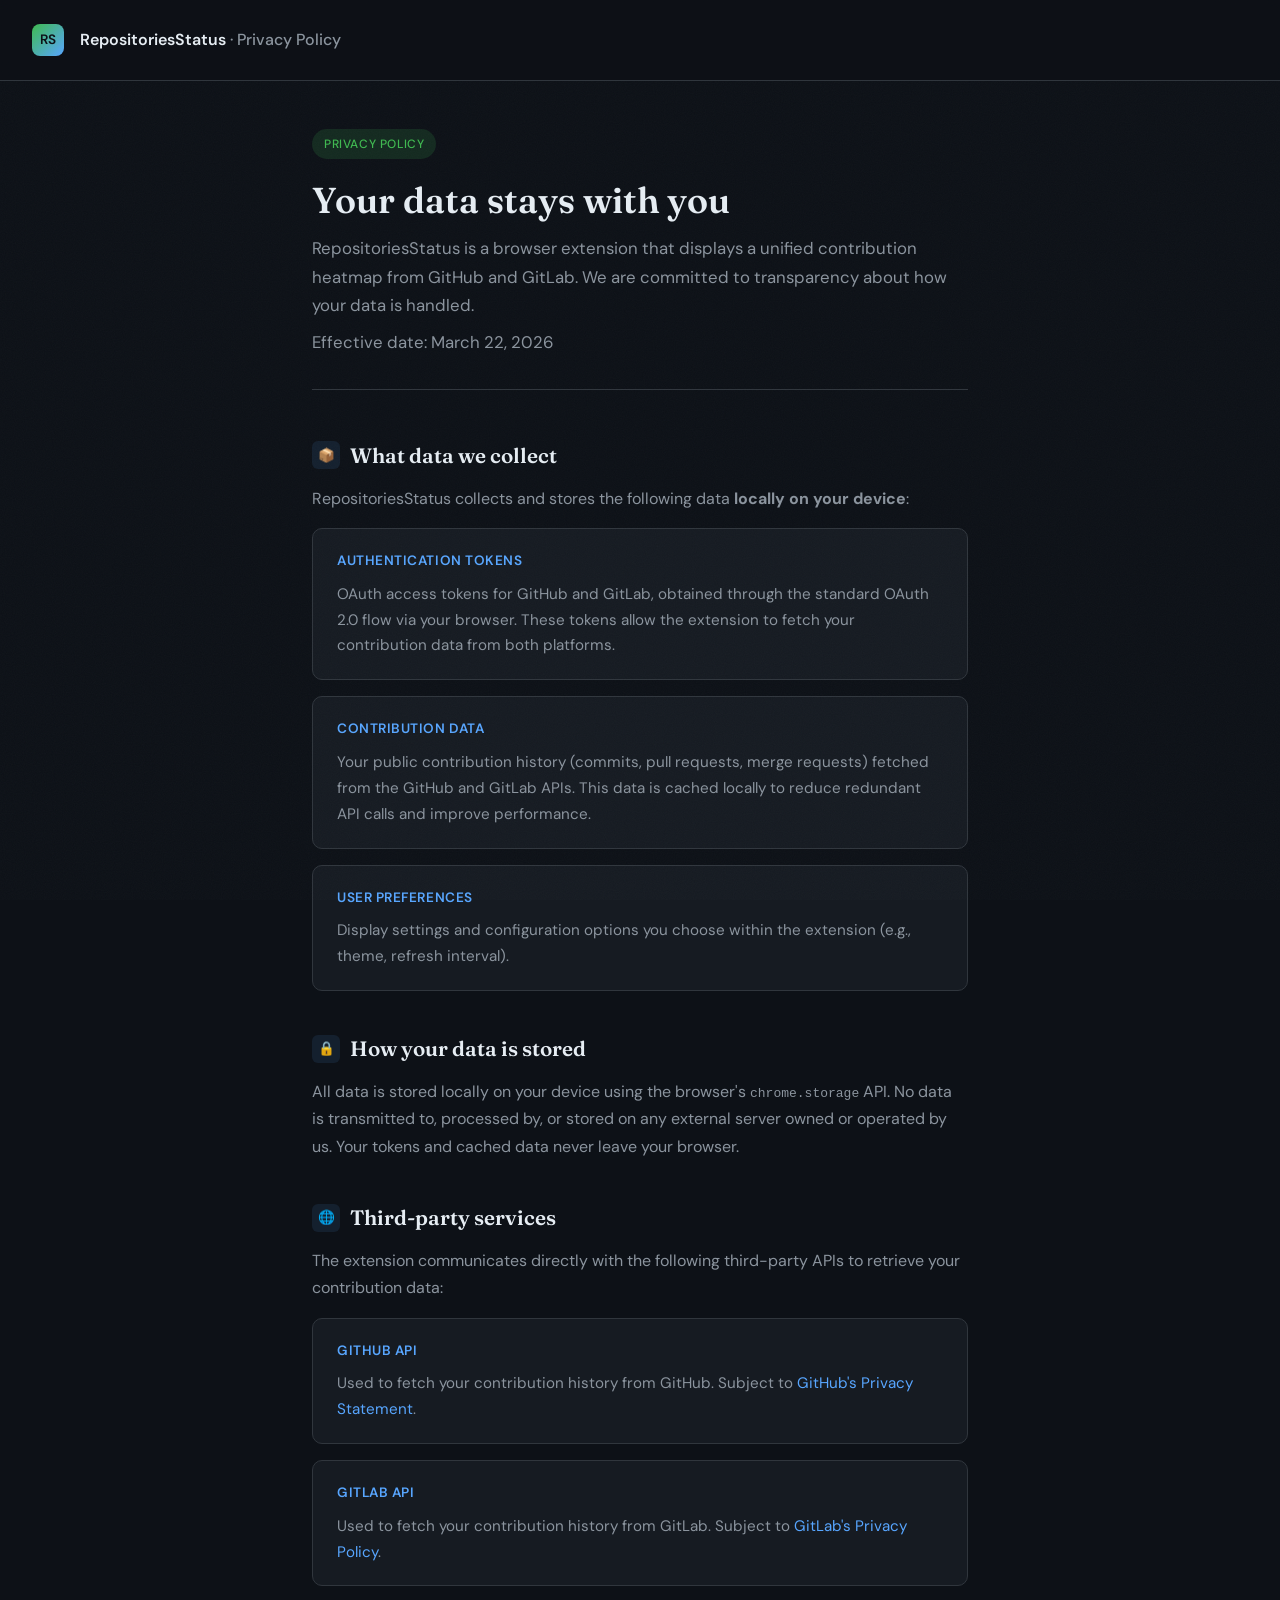
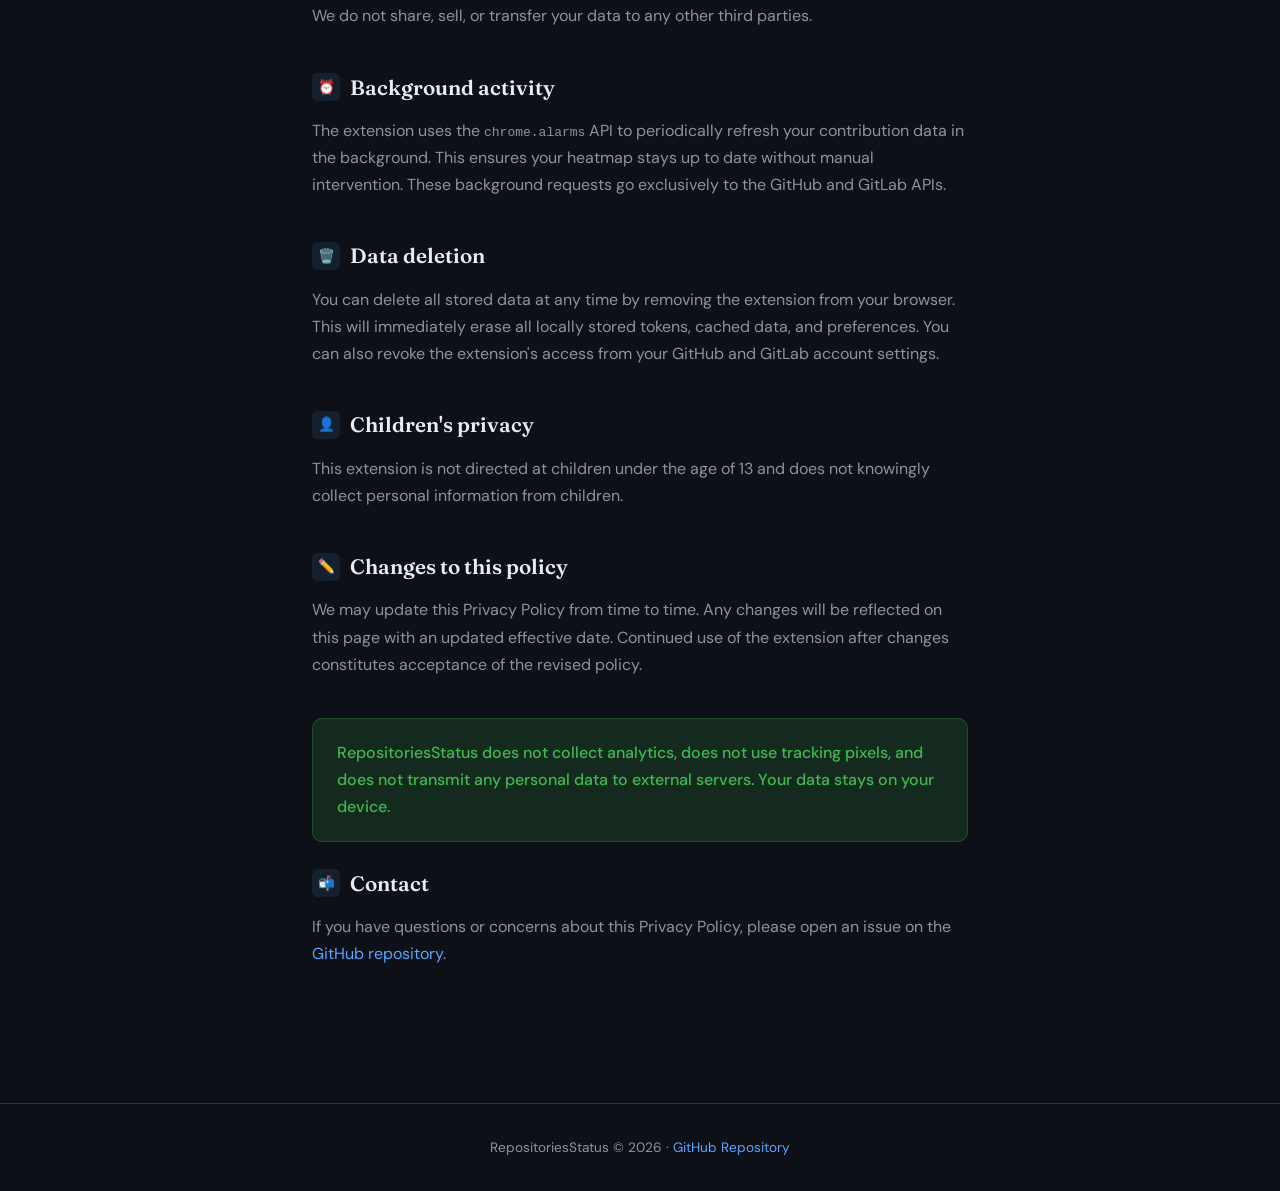
==== docs/index.html @ 616606bd "feat(docs): agregar política de privacidad para RepositoriesStatus Añade un nuevo archivo HTML que d" ====
<!DOCTYPE html>
<html lang="en">
<head>
    <meta charset="UTF-8">
    <meta name="viewport" content="width=device-width, initial-scale=1.0">
    <title>Privacy Policy — RepositoriesStatus</title>
    <link rel="preconnect" href="https://fonts.googleapis.com">
    <link href="https://fonts.googleapis.com/css2?family=DM+Sans:wght@400;500;600&family=Fraunces:opsz,wght@9..144,400;9..144,600&display=swap" rel="stylesheet">
    <style>
        :root {
            --bg: #0d1117;
            --surface: #161b22;
            --border: #30363d;
            --text: #e6edf3;
            --text-muted: #8b949e;
            --accent: #58a6ff;
            --accent-dim: rgba(88, 166, 255, 0.1);
            --green: #3fb950;
            --green-dim: rgba(63, 185, 80, 0.15);
        }

        * { margin: 0; padding: 0; box-sizing: border-box; }

        body {
            font-family: 'DM Sans', sans-serif;
            background: var(--bg);
            color: var(--text);
            line-height: 1.7;
            min-height: 100vh;
        }

        .grain {
            position: fixed;
            inset: 0;
            pointer-events: none;
            opacity: 0.03;
            background-image: url("data:image/svg+xml,%3Csvg viewBox='0 0 256 256' xmlns='http://www.w3.org/2000/svg'%3E%3Cfilter id='n'%3E%3CfeTurbulence type='fractalNoise' baseFrequency='0.9' numOctaves='4' stitchTiles='stitch'/%3E%3C/filter%3E%3Crect width='100%25' height='100%25' filter='url(%23n)'/%3E%3C/svg%3E");
            background-size: 256px;
        }

        header {
            border-bottom: 1px solid var(--border);
            padding: 1.5rem 2rem;
            display: flex;
            align-items: center;
            gap: 1rem;
            backdrop-filter: blur(12px);
            position: sticky;
            top: 0;
            z-index: 10;
            background: rgba(13, 17, 23, 0.85);
        }

        .logo {
            width: 32px;
            height: 32px;
            background: linear-gradient(135deg, var(--green), var(--accent));
            border-radius: 8px;
            display: flex;
            align-items: center;
            justify-content: center;
            font-weight: 600;
            font-size: 0.85rem;
            color: var(--bg);
            flex-shrink: 0;
        }

        header h1 {
            font-family: 'DM Sans', sans-serif;
            font-size: 1rem;
            font-weight: 500;
            color: var(--text-muted);
        }

        header h1 strong {
            color: var(--text);
            font-weight: 600;
        }

        .container {
            max-width: 720px;
            margin: 0 auto;
            padding: 3rem 2rem 6rem;
        }

        .hero {
            margin-bottom: 3rem;
            padding-bottom: 2rem;
            border-bottom: 1px solid var(--border);
        }

        .badge {
            display: inline-block;
            font-size: 0.75rem;
            font-weight: 500;
            letter-spacing: 0.05em;
            text-transform: uppercase;
            color: var(--green);
            background: var(--green-dim);
            padding: 0.3rem 0.75rem;
            border-radius: 100px;
            margin-bottom: 1.25rem;
        }

        .hero h2 {
            font-family: 'Fraunces', serif;
            font-size: 2.25rem;
            font-weight: 600;
            line-height: 1.2;
            margin-bottom: 0.75rem;
        }

        .hero p {
            color: var(--text-muted);
            font-size: 1.05rem;
        }

        .effective-date {
            color: var(--text-muted);
            font-size: 0.875rem;
            margin-top: 0.5rem;
        }

        section {
            margin-bottom: 2.5rem;
        }

        section h3 {
            font-family: 'Fraunces', serif;
            font-size: 1.3rem;
            font-weight: 600;
            margin-bottom: 0.75rem;
            display: flex;
            align-items: center;
            gap: 0.6rem;
        }

        section h3 .icon {
            width: 28px;
            height: 28px;
            background: var(--accent-dim);
            border-radius: 6px;
            display: flex;
            align-items: center;
            justify-content: center;
            font-size: 0.85rem;
            flex-shrink: 0;
        }

        section p {
            color: var(--text-muted);
            margin-bottom: 0.75rem;
        }

        .data-card {
            background: var(--surface);
            border: 1px solid var(--border);
            border-radius: 10px;
            padding: 1.25rem 1.5rem;
            margin: 1rem 0;
        }

        .data-card h4 {
            font-size: 0.85rem;
            font-weight: 600;
            text-transform: uppercase;
            letter-spacing: 0.04em;
            color: var(--accent);
            margin-bottom: 0.6rem;
        }

        .data-card p {
            font-size: 0.95rem;
            margin-bottom: 0;
        }

        .highlight {
            background: var(--green-dim);
            border: 1px solid rgba(63, 185, 80, 0.25);
            border-radius: 10px;
            padding: 1.25rem 1.5rem;
            margin: 1.5rem 0;
        }

        .highlight p {
            color: var(--green);
            font-weight: 500;
            margin-bottom: 0;
        }

        footer {
            border-top: 1px solid var(--border);
            padding: 2rem;
            text-align: center;
            color: var(--text-muted);
            font-size: 0.85rem;
        }

        footer a {
            color: var(--accent);
            text-decoration: none;
        }

        footer a:hover {
            text-decoration: underline;
        }

        a {
            color: var(--accent);
            text-decoration: none;
        }

        a:hover {
            text-decoration: underline;
        }

        @media (max-width: 600px) {
            .hero h2 { font-size: 1.75rem; }
            .container { padding: 2rem 1.25rem 4rem; }
        }
    </style>
</head>
<body>
    <div class="grain"></div>

    <header>
        <div class="logo">RS</div>
        <h1><strong>RepositoriesStatus</strong> · Privacy Policy</h1>
    </header>

    <div class="container">
        <div class="hero">
            <span class="badge">Privacy Policy</span>
            <h2>Your data stays with you</h2>
            <p>RepositoriesStatus is a browser extension that displays a unified contribution heatmap from GitHub and GitLab. We are committed to transparency about how your data is handled.</p>
            <p class="effective-date">Effective date: March 22, 2026</p>
        </div>

        <section>
            <h3><span class="icon">📦</span> What data we collect</h3>
            <p>RepositoriesStatus collects and stores the following data <strong>locally on your device</strong>:</p>

            <div class="data-card">
                <h4>Authentication tokens</h4>
                <p>OAuth access tokens for GitHub and GitLab, obtained through the standard OAuth 2.0 flow via your browser. These tokens allow the extension to fetch your contribution data from both platforms.</p>
            </div>

            <div class="data-card">
                <h4>Contribution data</h4>
                <p>Your public contribution history (commits, pull requests, merge requests) fetched from the GitHub and GitLab APIs. This data is cached locally to reduce redundant API calls and improve performance.</p>
            </div>

            <div class="data-card">
                <h4>User preferences</h4>
                <p>Display settings and configuration options you choose within the extension (e.g., theme, refresh interval).</p>
            </div>
        </section>

        <section>
            <h3><span class="icon">🔒</span> How your data is stored</h3>
            <p>All data is stored locally on your device using the browser's <code>chrome.storage</code> API. No data is transmitted to, processed by, or stored on any external server owned or operated by us. Your tokens and cached data never leave your browser.</p>
        </section>

        <section>
            <h3><span class="icon">🌐</span> Third-party services</h3>
            <p>The extension communicates directly with the following third-party APIs to retrieve your contribution data:</p>

            <div class="data-card">
                <h4>GitHub API</h4>
                <p>Used to fetch your contribution history from GitHub. Subject to <a href="https://docs.github.com/en/site-policy/privacy-policies/github-general-privacy-statement" target="_blank" rel="noopener">GitHub's Privacy Statement</a>.</p>
            </div>

            <div class="data-card">
                <h4>GitLab API</h4>
                <p>Used to fetch your contribution history from GitLab. Subject to <a href="https://about.gitlab.com/privacy/" target="_blank" rel="noopener">GitLab's Privacy Policy</a>.</p>
            </div>

            <p>We do not share, sell, or transfer your data to any other third parties.</p>
        </section>

        <section>
            <h3><span class="icon">⏰</span> Background activity</h3>
            <p>The extension uses the <code>chrome.alarms</code> API to periodically refresh your contribution data in the background. This ensures your heatmap stays up to date without manual intervention. These background requests go exclusively to the GitHub and GitLab APIs.</p>
        </section>

        <section>
            <h3><span class="icon">🗑️</span> Data deletion</h3>
            <p>You can delete all stored data at any time by removing the extension from your browser. This will immediately erase all locally stored tokens, cached data, and preferences. You can also revoke the extension's access from your GitHub and GitLab account settings.</p>
        </section>

        <section>
            <h3><span class="icon">👤</span> Children's privacy</h3>
            <p>This extension is not directed at children under the age of 13 and does not knowingly collect personal information from children.</p>
        </section>

        <section>
            <h3><span class="icon">✏️</span> Changes to this policy</h3>
            <p>We may update this Privacy Policy from time to time. Any changes will be reflected on this page with an updated effective date. Continued use of the extension after changes constitutes acceptance of the revised policy.</p>
        </section>

        <div class="highlight">
            <p>RepositoriesStatus does not collect analytics, does not use tracking pixels, and does not transmit any personal data to external servers. Your data stays on your device.</p>
        </div>

        <section>
            <h3><span class="icon">📬</span> Contact</h3>
            <p>If you have questions or concerns about this Privacy Policy, please open an issue on the <a href="https://github.com/Darkerc/RepositoriesStatus/issues" target="_blank" rel="noopener">GitHub repository</a>.</p>
        </section>
    </div>

    <footer>
        <p>RepositoriesStatus &copy; 2026 · <a href="https://github.com/Darkerc/RepositoriesStatus" target="_blank" rel="noopener">GitHub Repository</a></p>
    </footer>
</body>
</html>
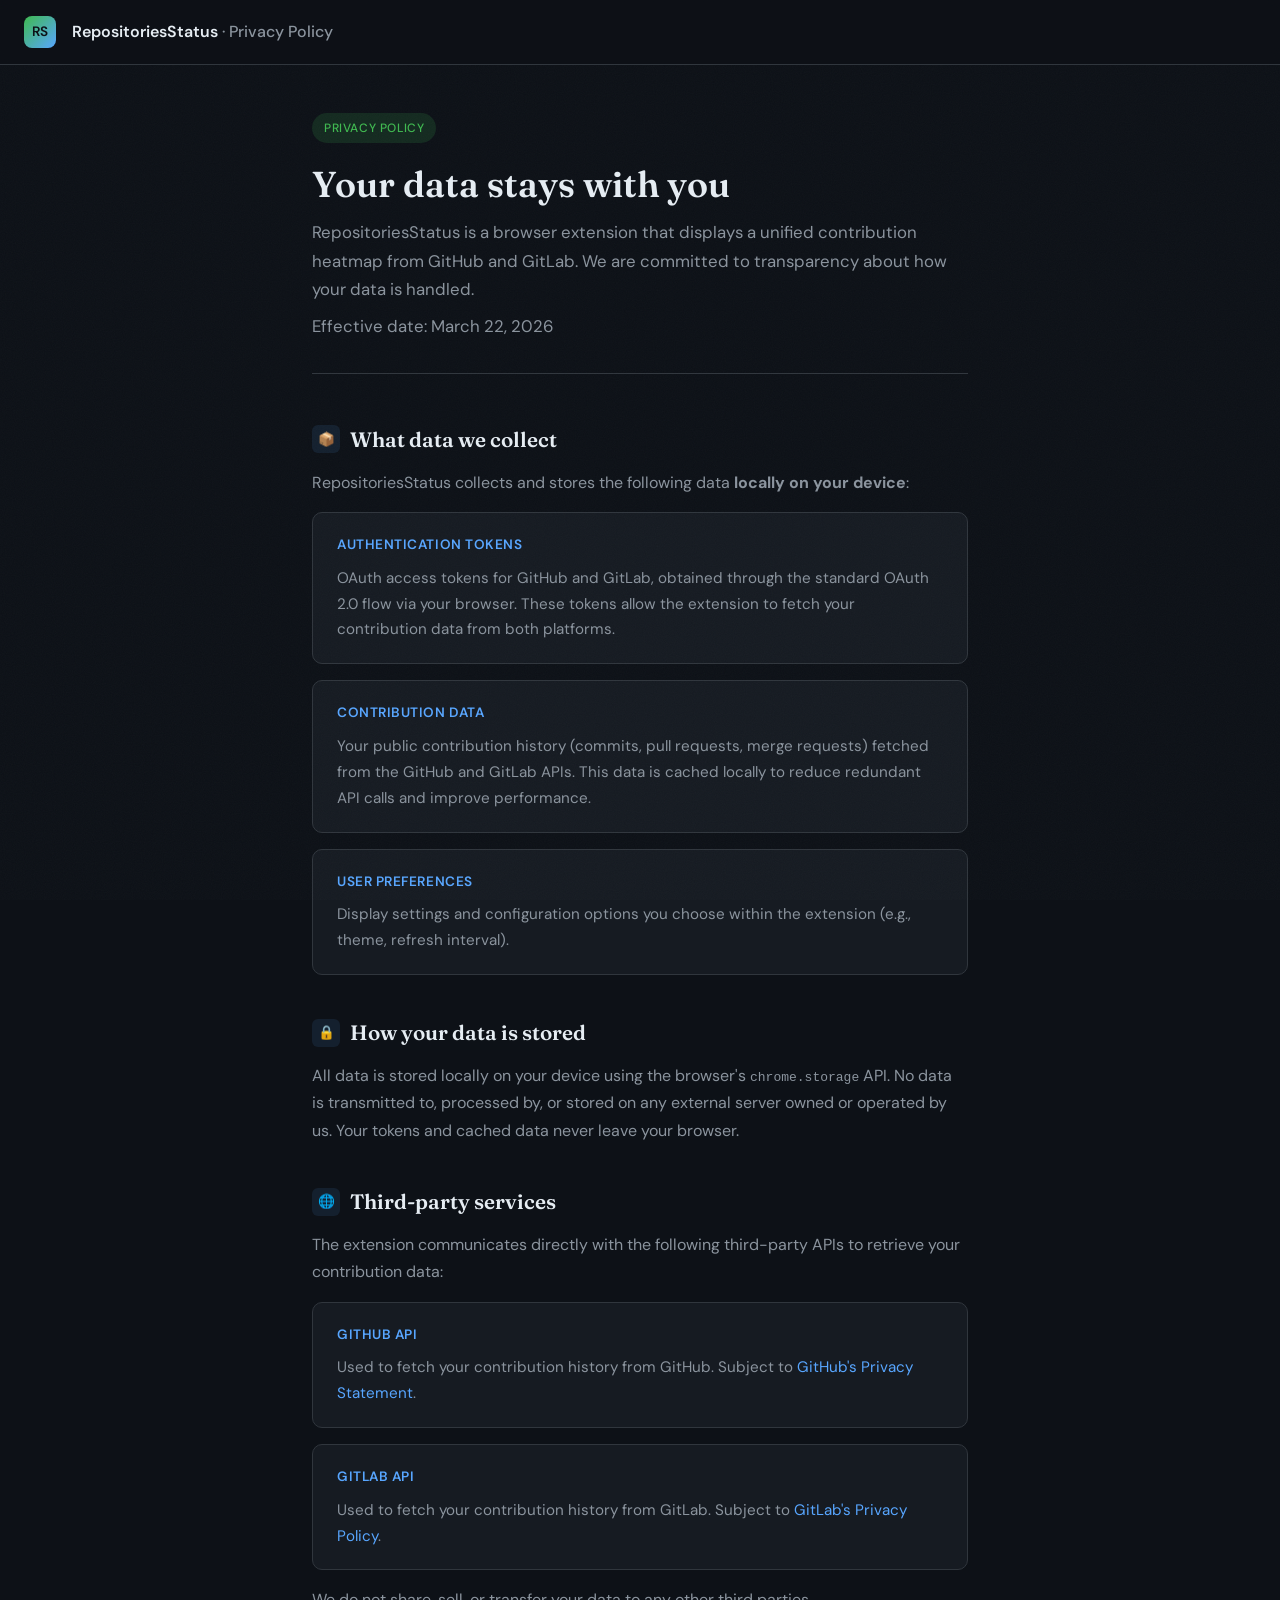
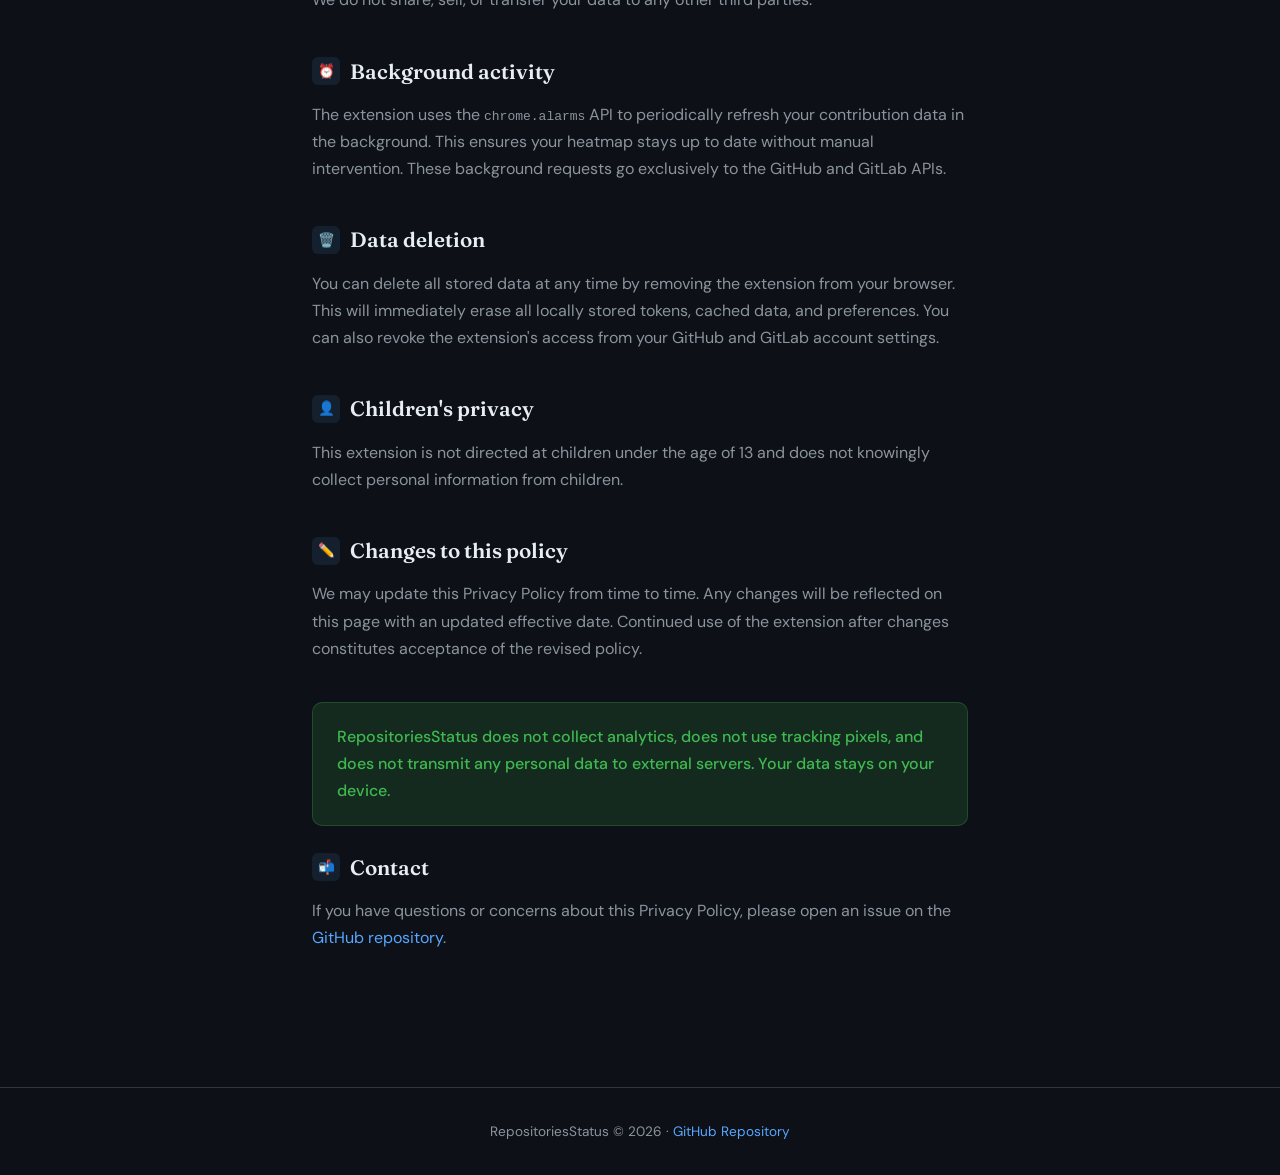
==== commit a2e3c6d6: "feat(carousel): implementar carrusel para mostrar heatmap y lenguajes Agrega un nuevo componente de " ====
--- a/docs/index.html
+++ b/docs/index.html
@@ -40,7 +40,7 @@
 
         header {
             border-bottom: 1px solid var(--border);
-            padding: 1.5rem 2rem;
+            padding: 1rem 1.5rem;
             display: flex;
             align-items: center;
             gap: 1rem;
